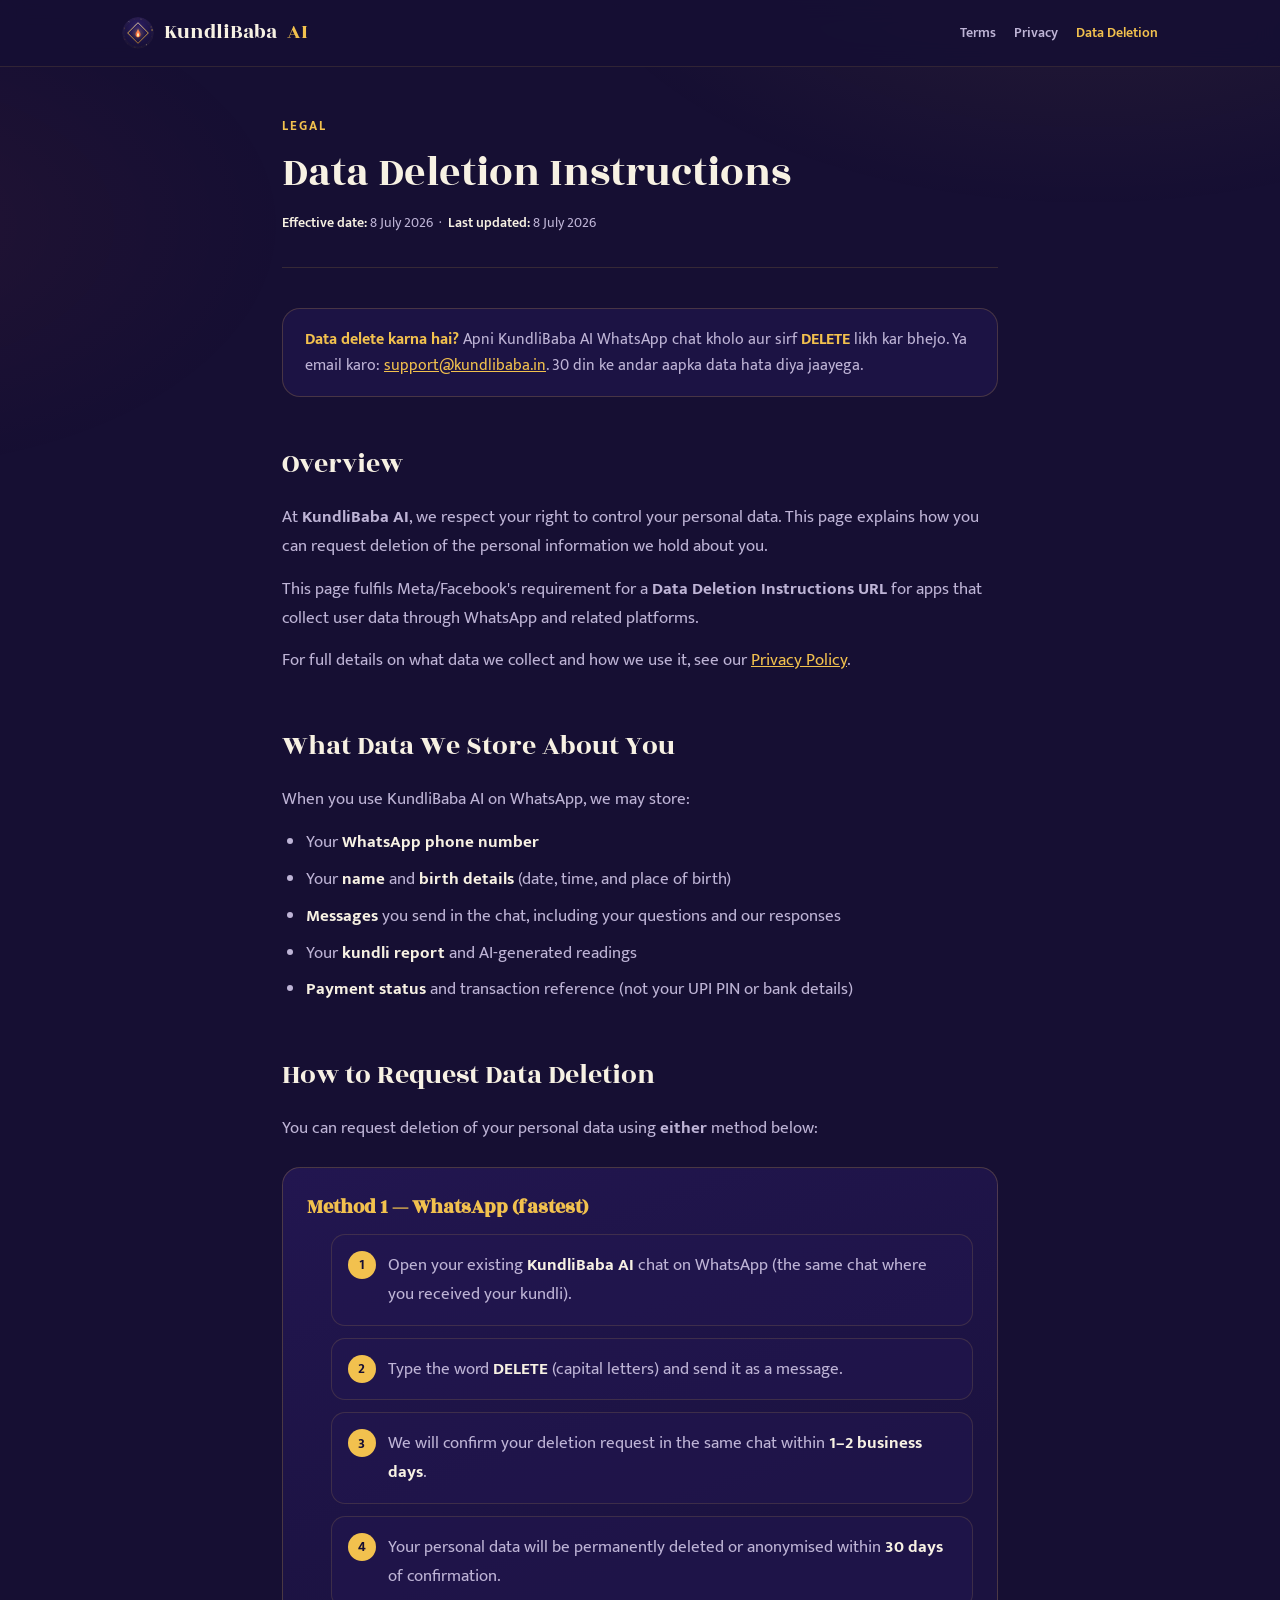
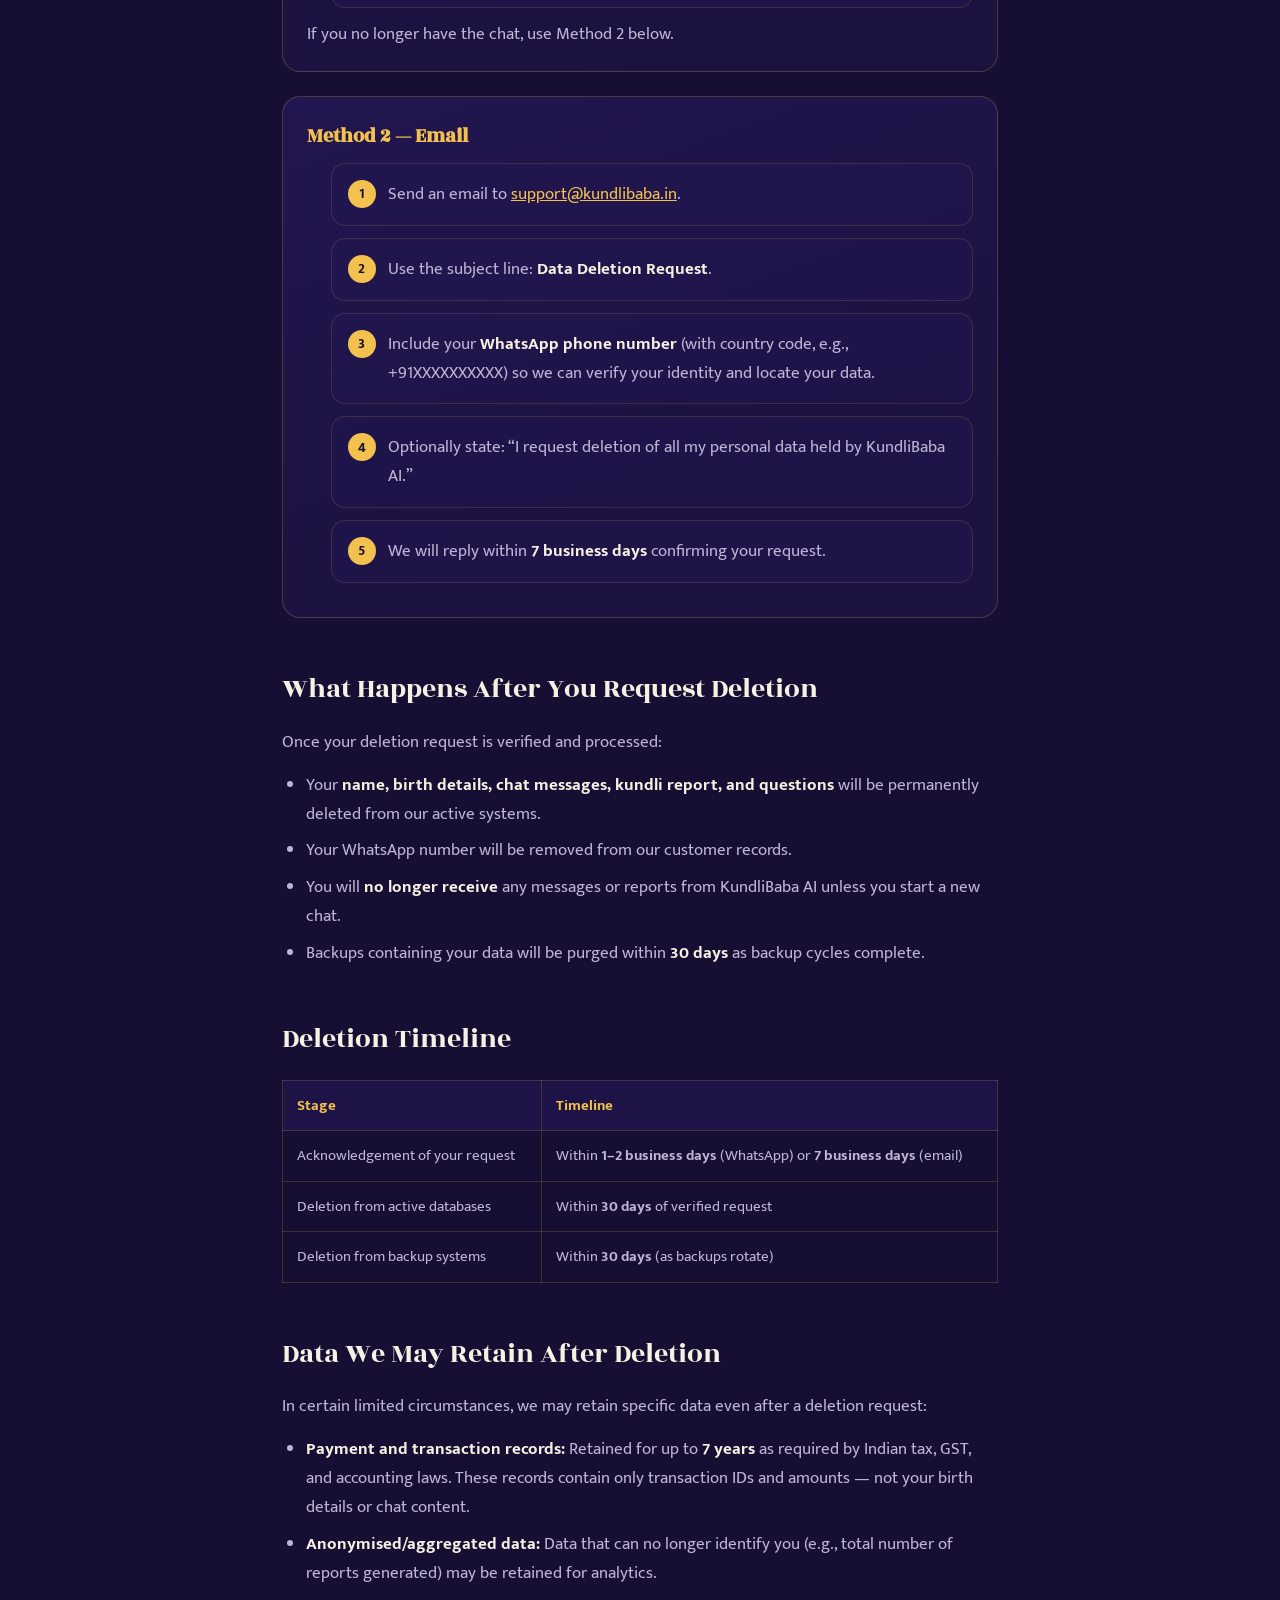
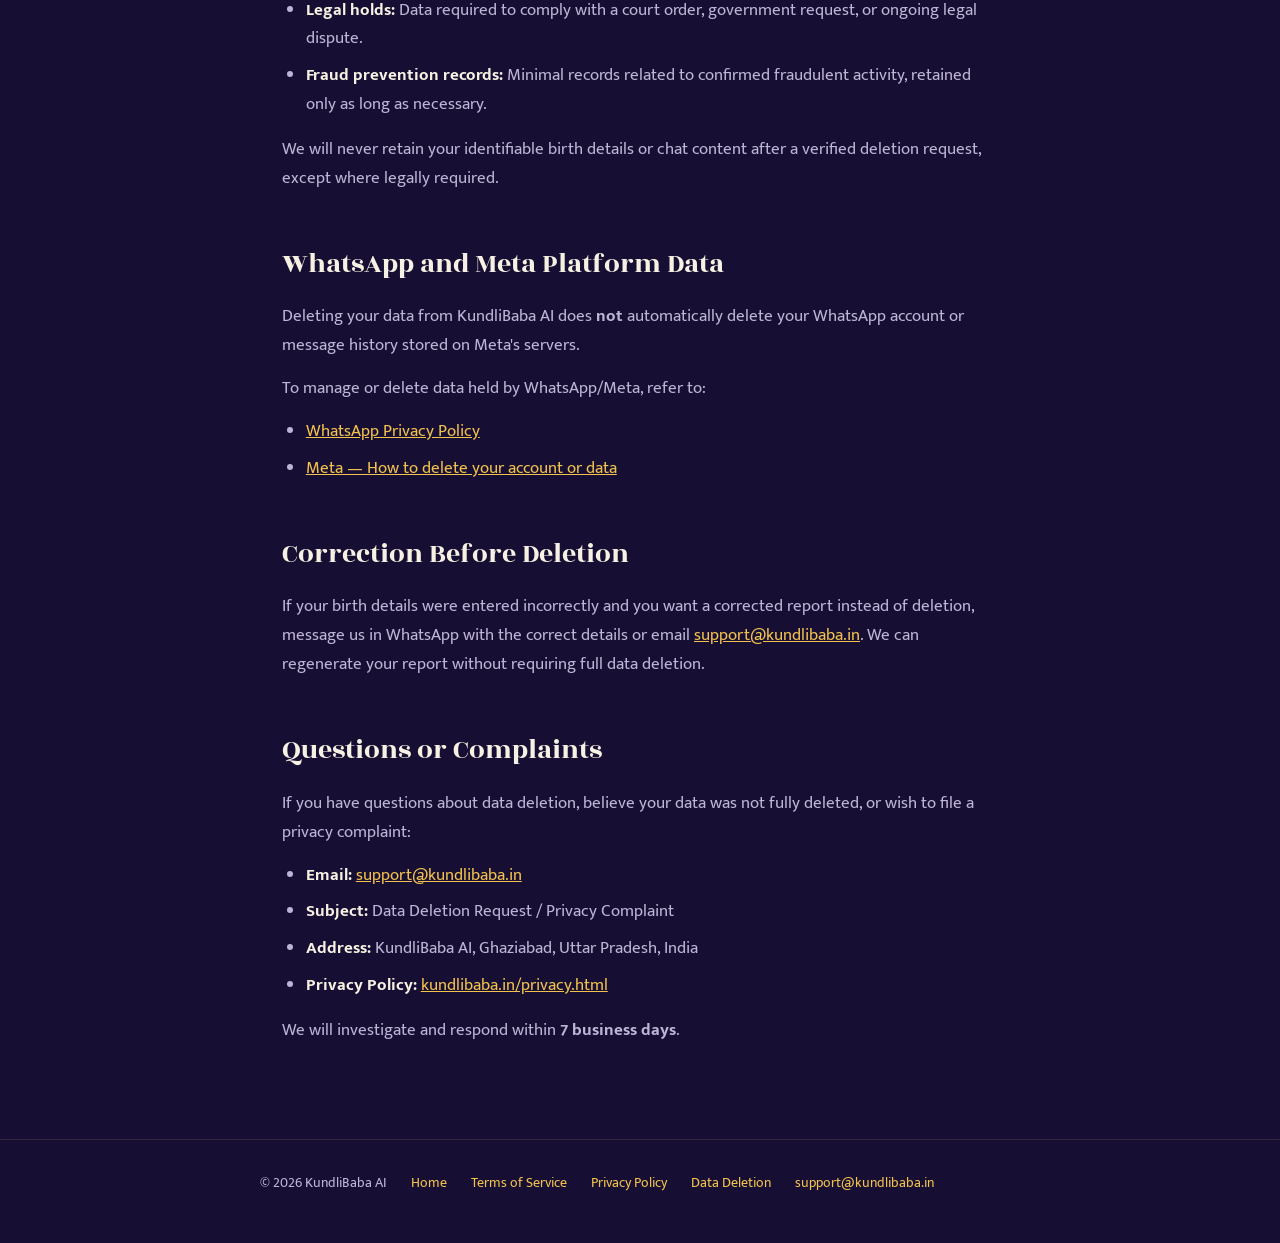
==== data-deletion.html @ 114b88d3 "Add legal pages for Meta app review and going live. Co-authored-by: Cursor <cursoragent@cursor.com>" ====
<!DOCTYPE html>
<html lang="en">
<head>
<meta charset="UTF-8">
<meta name="viewport" content="width=device-width, initial-scale=1.0">
<title>Data Deletion Instructions — KundliBaba AI</title>
<meta name="description" content="How to delete your personal data from KundliBaba AI — step-by-step instructions for WhatsApp and email requests.">
<meta name="robots" content="index, follow">
<link rel="canonical" href="https://kundlibaba.in/data-deletion.html">
<meta property="og:title" content="Data Deletion Instructions — KundliBaba AI">
<meta property="og:description" content="Request deletion of your personal data from KundliBaba AI.">
<meta property="og:url" content="https://kundlibaba.in/data-deletion.html">
<meta property="og:type" content="website">
<meta property="og:site_name" content="KundliBaba AI">
<meta property="og:image" content="https://kundlibaba.in/logo/icon-1024.png">
<link rel="shortcut icon" href="logo/favicon-32.png">
<link rel="icon" href="logo/icon-circle.svg" type="image/svg+xml">
<link rel="preconnect" href="https://fonts.googleapis.com">
<link rel="preconnect" href="https://fonts.gstatic.com" crossorigin>
<link href="https://fonts.googleapis.com/css2?family=Rozha+One&family=Mukta:wght@400;500;600;700&display=swap" rel="stylesheet">
<link rel="stylesheet" href="legal.css">
</head>
<body>

<header class="legal-nav">
  <div class="legal-nav-in">
    <a class="logo" href="index.html"><img class="logo-mark" src="logo/icon-circle.svg" width="32" height="32" alt="">KundliBaba <b>AI</b></a>
    <nav class="legal-links" aria-label="Legal pages">
      <a href="terms.html">Terms</a>
      <a href="privacy.html">Privacy</a>
      <a href="data-deletion.html" aria-current="page">Data Deletion</a>
    </nav>
  </div>
</header>

<main class="legal-wrap">
  <header class="legal-header">
    <p class="eyebrow">Legal</p>
    <h1>Data Deletion Instructions</h1>
    <p class="legal-meta"><strong>Effective date:</strong> 8 July 2026 &nbsp;·&nbsp; <strong>Last updated:</strong> 8 July 2026</p>
  </header>

  <div class="hinglish-note">
    <strong>Data delete karna hai?</strong> Apni KundliBaba AI WhatsApp chat kholo aur sirf <strong>DELETE</strong> likh kar bhejo. Ya email karo: <a href="mailto:support@kundlibaba.in">support@kundlibaba.in</a>. 30 din ke andar aapka data hata diya jaayega.
  </div>

  <article class="legal-content">

    <h2 id="overview">Overview</h2>
    <p>At <strong>KundliBaba AI</strong>, we respect your right to control your personal data. This page explains how you can request deletion of the personal information we hold about you.</p>
    <p>This page fulfils Meta/Facebook's requirement for a <strong>Data Deletion Instructions URL</strong> for apps that collect user data through WhatsApp and related platforms.</p>
    <p>For full details on what data we collect and how we use it, see our <a href="privacy.html">Privacy Policy</a>.</p>

    <h2 id="what-we-store">What Data We Store About You</h2>
    <p>When you use KundliBaba AI on WhatsApp, we may store:</p>
    <ul>
      <li>Your <strong>WhatsApp phone number</strong></li>
      <li>Your <strong>name</strong> and <strong>birth details</strong> (date, time, and place of birth)</li>
      <li><strong>Messages</strong> you send in the chat, including your questions and our responses</li>
      <li>Your <strong>kundli report</strong> and AI-generated readings</li>
      <li><strong>Payment status</strong> and transaction reference (not your UPI PIN or bank details)</li>
    </ul>

    <h2 id="how-to-delete">How to Request Data Deletion</h2>
    <p>You can request deletion of your personal data using <strong>either</strong> method below:</p>

    <div class="callout">
      <h3>Method 1 — WhatsApp (fastest)</h3>
      <ol class="steps-box">
        <li>Open your existing <strong>KundliBaba AI</strong> chat on WhatsApp (the same chat where you received your kundli).</li>
        <li>Type the word <strong>DELETE</strong> (capital letters) and send it as a message.</li>
        <li>We will confirm your deletion request in the same chat within <strong>1–2 business days</strong>.</li>
        <li>Your personal data will be permanently deleted or anonymised within <strong>30 days</strong> of confirmation.</li>
      </ol>
      <p>If you no longer have the chat, use Method 2 below.</p>
    </div>

    <div class="callout">
      <h3>Method 2 — Email</h3>
      <ol class="steps-box">
        <li>Send an email to <a href="mailto:support@kundlibaba.in">support@kundlibaba.in</a>.</li>
        <li>Use the subject line: <strong>Data Deletion Request</strong>.</li>
        <li>Include your <strong>WhatsApp phone number</strong> (with country code, e.g., +91XXXXXXXXXX) so we can verify your identity and locate your data.</li>
        <li>Optionally state: “I request deletion of all my personal data held by KundliBaba AI.”</li>
        <li>We will reply within <strong>7 business days</strong> confirming your request.</li>
      </ol>
    </div>

    <h2 id="what-happens">What Happens After You Request Deletion</h2>
    <p>Once your deletion request is verified and processed:</p>
    <ul>
      <li>Your <strong>name, birth details, chat messages, kundli report, and questions</strong> will be permanently deleted from our active systems.</li>
      <li>Your WhatsApp number will be removed from our customer records.</li>
      <li>You will <strong>no longer receive</strong> any messages or reports from KundliBaba AI unless you start a new chat.</li>
      <li>Backups containing your data will be purged within <strong>30 days</strong> as backup cycles complete.</li>
    </ul>

    <h2 id="timeline">Deletion Timeline</h2>
    <table>
      <thead>
        <tr><th>Stage</th><th>Timeline</th></tr>
      </thead>
      <tbody>
        <tr>
          <td>Acknowledgement of your request</td>
          <td>Within <strong>1–2 business days</strong> (WhatsApp) or <strong>7 business days</strong> (email)</td>
        </tr>
        <tr>
          <td>Deletion from active databases</td>
          <td>Within <strong>30 days</strong> of verified request</td>
        </tr>
        <tr>
          <td>Deletion from backup systems</td>
          <td>Within <strong>30 days</strong> (as backups rotate)</td>
        </tr>
      </tbody>
    </table>

    <h2 id="data-retained">Data We May Retain After Deletion</h2>
    <p>In certain limited circumstances, we may retain specific data even after a deletion request:</p>
    <ul>
      <li><strong>Payment and transaction records:</strong> Retained for up to <strong>7 years</strong> as required by Indian tax, GST, and accounting laws. These records contain only transaction IDs and amounts — not your birth details or chat content.</li>
      <li><strong>Anonymised/aggregated data:</strong> Data that can no longer identify you (e.g., total number of reports generated) may be retained for analytics.</li>
      <li><strong>Legal holds:</strong> Data required to comply with a court order, government request, or ongoing legal dispute.</li>
      <li><strong>Fraud prevention records:</strong> Minimal records related to confirmed fraudulent activity, retained only as long as necessary.</li>
    </ul>
    <p>We will never retain your identifiable birth details or chat content after a verified deletion request, except where legally required.</p>

    <h2 id="whatsapp-meta">WhatsApp and Meta Platform Data</h2>
    <p>Deleting your data from KundliBaba AI does <strong>not</strong> automatically delete your WhatsApp account or message history stored on Meta's servers.</p>
    <p>To manage or delete data held by WhatsApp/Meta, refer to:</p>
    <ul>
      <li><a href="https://www.whatsapp.com/legal/privacy-policy" rel="noopener noreferrer" target="_blank">WhatsApp Privacy Policy</a></li>
      <li><a href="https://www.facebook.com/help/delete_account" rel="noopener noreferrer" target="_blank">Meta — How to delete your account or data</a></li>
    </ul>

    <h2 id="correction">Correction Before Deletion</h2>
    <p>If your birth details were entered incorrectly and you want a corrected report instead of deletion, message us in WhatsApp with the correct details or email <a href="mailto:support@kundlibaba.in">support@kundlibaba.in</a>. We can regenerate your report without requiring full data deletion.</p>

    <h2 id="questions">Questions or Complaints</h2>
    <p>If you have questions about data deletion, believe your data was not fully deleted, or wish to file a privacy complaint:</p>
    <ul>
      <li><strong>Email:</strong> <a href="mailto:support@kundlibaba.in">support@kundlibaba.in</a></li>
      <li><strong>Subject:</strong> Data Deletion Request / Privacy Complaint</li>
      <li><strong>Address:</strong> KundliBaba AI, Ghaziabad, Uttar Pradesh, India</li>
      <li><strong>Privacy Policy:</strong> <a href="privacy.html">kundlibaba.in/privacy.html</a></li>
    </ul>
    <p>We will investigate and respond within <strong>7 business days</strong>.</p>

  </article>
</main>

<footer class="legal-footer">
  <div class="legal-footer-in">
    <span>© 2026 KundliBaba AI</span>
    <a href="index.html">Home</a>
    <a href="terms.html">Terms of Service</a>
    <a href="privacy.html">Privacy Policy</a>
    <a href="data-deletion.html">Data Deletion</a>
    <a href="mailto:support@kundlibaba.in">support@kundlibaba.in</a>
  </div>
</footer>

</body>
</html>
---- legal.css ----
/* KundliBaba AI — shared legal page styles */
:root {
  --raat: #160F33;
  --raat-2: #221650;
  --raat-3: #2C1D66;
  --gold: #F2C14E;
  --gold-deep: #C98A2B;
  --sindoor: #FF6D3B;
  --chaand: #F7F1E3;
  --chaand-dim: #BEB4D6;
  --maxw: 760px;
  --radius: 18px;
}

* { margin: 0; padding: 0; box-sizing: border-box; }

html { scroll-behavior: smooth; }

body {
  background: var(--raat);
  color: var(--chaand);
  font-family: 'Mukta', system-ui, -apple-system, 'Segoe UI', sans-serif;
  font-size: 17px;
  line-height: 1.7;
  min-height: 100vh;
}

body::before {
  content: "";
  position: fixed;
  inset: 0;
  pointer-events: none;
  z-index: 0;
  background:
    radial-gradient(900px 500px at 85% -10%, rgba(242, 193, 78, .08), transparent 60%),
    radial-gradient(700px 420px at -10% 25%, rgba(255, 109, 59, .05), transparent 60%);
}

::selection { background: var(--gold); color: var(--raat); }

a { color: var(--gold); }
a:hover { color: #FFE9A8; }

/* ---------- nav ---------- */
.legal-nav {
  position: sticky;
  top: 0;
  z-index: 50;
  background: rgba(22, 15, 51, .9);
  backdrop-filter: blur(12px);
  border-bottom: 1px solid rgba(242, 193, 78, .12);
}

.legal-nav-in {
  max-width: 1080px;
  margin: 0 auto;
  padding: 0 22px;
  height: 66px;
  display: flex;
  align-items: center;
  justify-content: space-between;
  gap: 16px;
}

.logo {
  display: flex;
  align-items: center;
  gap: 10px;
  text-decoration: none;
  font-family: 'Rozha One', Georgia, serif;
  font-size: 21px;
  color: var(--chaand);
  flex-shrink: 0;
}

.logo b { color: var(--gold); font-weight: 400; }

.logo-mark {
  width: 32px;
  height: 32px;
  border-radius: 50%;
  object-fit: cover;
}

.legal-links {
  display: flex;
  flex-wrap: wrap;
  gap: 6px 18px;
  justify-content: flex-end;
}

.legal-links a {
  font-size: 14px;
  font-weight: 600;
  color: var(--chaand-dim);
  text-decoration: none;
  transition: color .15s;
}

.legal-links a:hover,
.legal-links a[aria-current="page"] {
  color: var(--gold);
}

/* ---------- main content ---------- */
.legal-wrap {
  max-width: var(--maxw);
  margin: 0 auto;
  padding: 48px 22px 80px;
  position: relative;
  z-index: 1;
}

.legal-header {
  margin-bottom: 40px;
  padding-bottom: 32px;
  border-bottom: 1px solid rgba(242, 193, 78, .15);
}

.legal-header .eyebrow {
  font-size: 13px;
  font-weight: 700;
  letter-spacing: .16em;
  text-transform: uppercase;
  color: var(--gold);
  margin-bottom: 12px;
}

.legal-header h1 {
  font-family: 'Rozha One', Georgia, serif;
  font-size: clamp(30px, 5vw, 42px);
  font-weight: 400;
  line-height: 1.15;
  margin-bottom: 14px;
}

.legal-meta {
  font-size: 14px;
  color: var(--chaand-dim);
}

.legal-meta strong { color: var(--chaand); font-weight: 600; }

.hinglish-note {
  background: rgba(34, 22, 80, .6);
  border: 1px solid rgba(242, 193, 78, .2);
  border-radius: var(--radius);
  padding: 18px 22px;
  margin-bottom: 36px;
  font-size: 15.5px;
  color: var(--chaand-dim);
  line-height: 1.65;
}

.hinglish-note strong { color: var(--gold); }

.legal-content h2 {
  font-family: 'Rozha One', Georgia, serif;
  font-size: clamp(22px, 3.5vw, 28px);
  font-weight: 400;
  color: var(--chaand);
  margin: 40px 0 14px;
  padding-top: 8px;
}

.legal-content h2:first-child { margin-top: 0; }

.legal-content h3 {
  font-size: 18px;
  font-weight: 700;
  color: var(--gold);
  margin: 24px 0 10px;
}

.legal-content p {
  margin-bottom: 14px;
  color: var(--chaand-dim);
}

.legal-content ul,
.legal-content ol {
  margin: 0 0 16px 1.4em;
  color: var(--chaand-dim);
}

.legal-content li { margin-bottom: 8px; }

.legal-content li strong { color: var(--chaand); }

.legal-content table {
  width: 100%;
  border-collapse: collapse;
  margin: 16px 0 20px;
  font-size: 15px;
}

.legal-content th,
.legal-content td {
  border: 1px solid rgba(242, 193, 78, .18);
  padding: 12px 14px;
  text-align: left;
  vertical-align: top;
}

.legal-content th {
  background: rgba(34, 22, 80, .7);
  color: var(--gold);
  font-weight: 700;
}

.legal-content td { color: var(--chaand-dim); }

.callout {
  background: linear-gradient(160deg, var(--raat-2), #1B1240 70%);
  border: 1px solid rgba(242, 193, 78, .22);
  border-radius: var(--radius);
  padding: 22px 24px;
  margin: 24px 0;
}

.callout h3 {
  margin-top: 0;
  font-family: 'Rozha One', serif;
  font-size: 20px;
  color: var(--gold);
}

.callout p:last-child { margin-bottom: 0; }

.callout ol { margin-bottom: 0; }

.steps-box {
  counter-reset: step;
  list-style: none;
  margin: 16px 0 20px;
  padding: 0;
}

.steps-box li {
  counter-increment: step;
  position: relative;
  padding: 16px 18px 16px 56px;
  margin-bottom: 12px;
  background: rgba(34, 22, 80, .5);
  border: 1px solid rgba(242, 193, 78, .15);
  border-radius: 14px;
}

.steps-box li::before {
  content: counter(step);
  position: absolute;
  left: 16px;
  top: 16px;
  width: 28px;
  height: 28px;
  border-radius: 50%;
  background: var(--gold);
  color: var(--raat);
  font-weight: 700;
  font-size: 14px;
  display: flex;
  align-items: center;
  justify-content: center;
}

.toc {
  background: rgba(34, 22, 80, .45);
  border: 1px solid rgba(242, 193, 78, .12);
  border-radius: var(--radius);
  padding: 20px 24px;
  margin-bottom: 36px;
}

.toc h2 {
  font-size: 16px !important;
  font-family: 'Mukta', sans-serif !important;
  font-weight: 700 !important;
  margin: 0 0 12px !important;
  padding: 0 !important;
  color: var(--gold) !important;
}

.toc ol {
  margin: 0 0 0 1.2em;
  font-size: 15px;
}

.toc a {
  color: var(--chaand-dim);
  text-decoration: none;
}

.toc a:hover { color: var(--gold); text-decoration: underline; }

/* ---------- footer ---------- */
.legal-footer {
  border-top: 1px solid rgba(242, 193, 78, .14);
  padding: 32px 22px 48px;
  position: relative;
  z-index: 1;
}

.legal-footer-in {
  max-width: var(--maxw);
  margin: 0 auto;
  display: flex;
  flex-wrap: wrap;
  gap: 10px 24px;
  font-size: 13.5px;
  color: var(--chaand-dim);
}

.legal-footer-in a {
  color: var(--gold);
  text-decoration: none;
}

.legal-footer-in a:hover { text-decoration: underline; }

@media (max-width: 600px) {
  .legal-nav-in { height: auto; min-height: 66px; padding-top: 12px; padding-bottom: 12px; flex-wrap: wrap; }
  .legal-links { justify-content: flex-start; }
  .legal-wrap { padding-top: 32px; }
  .legal-content table { font-size: 13.5px; }
  .legal-content th, .legal-content td { padding: 10px; }
}
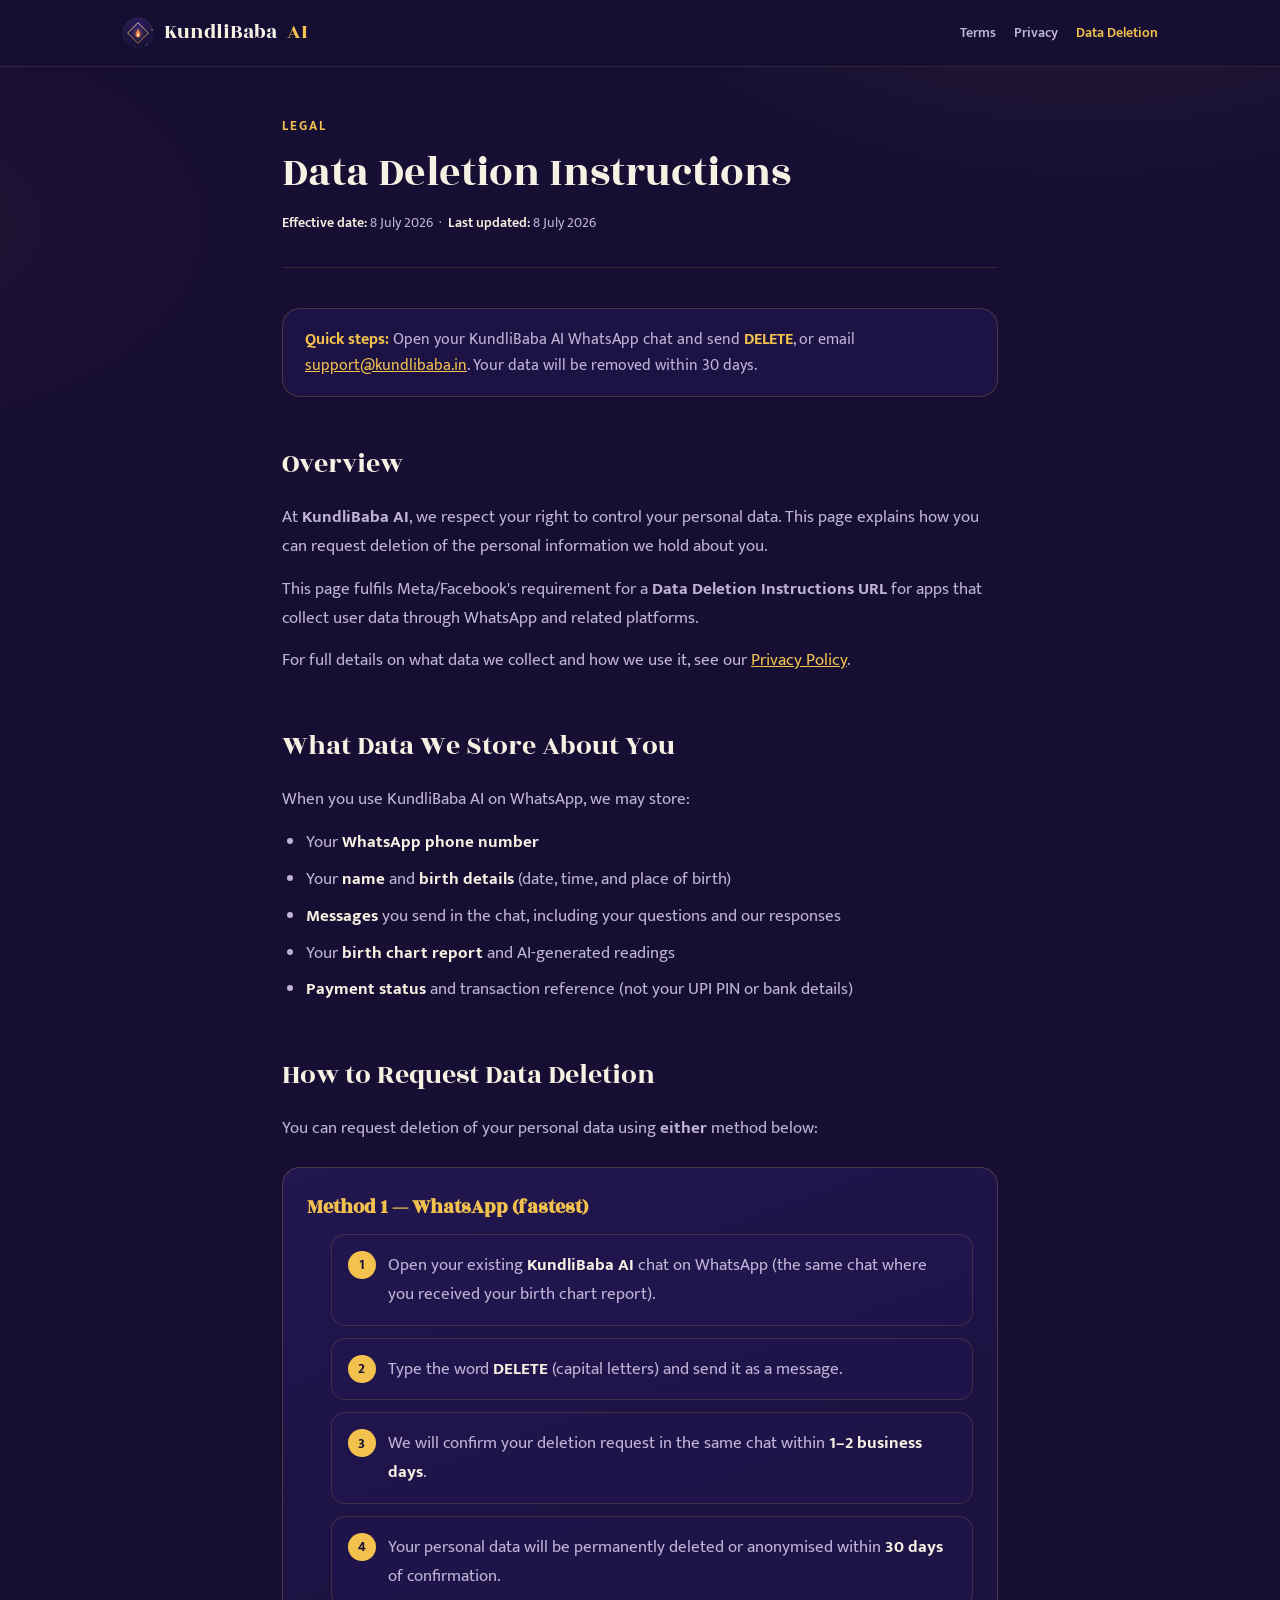
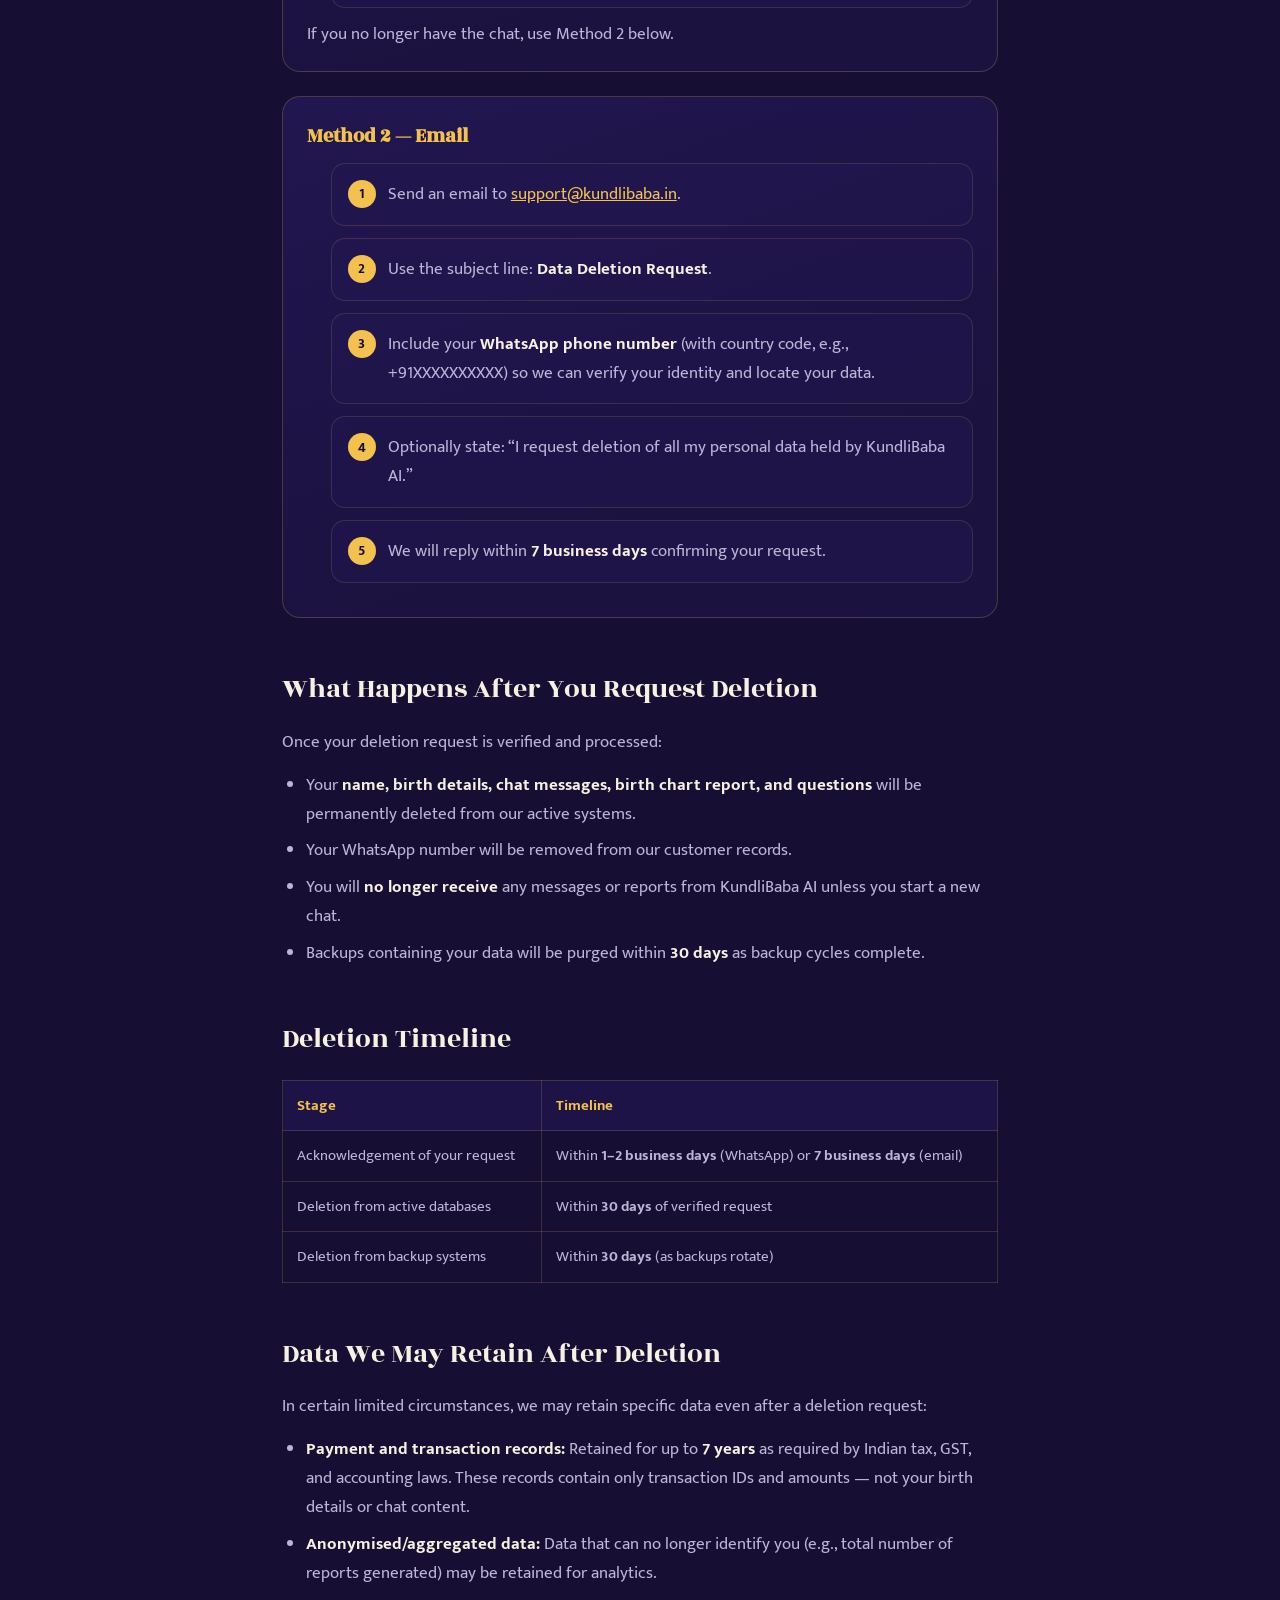
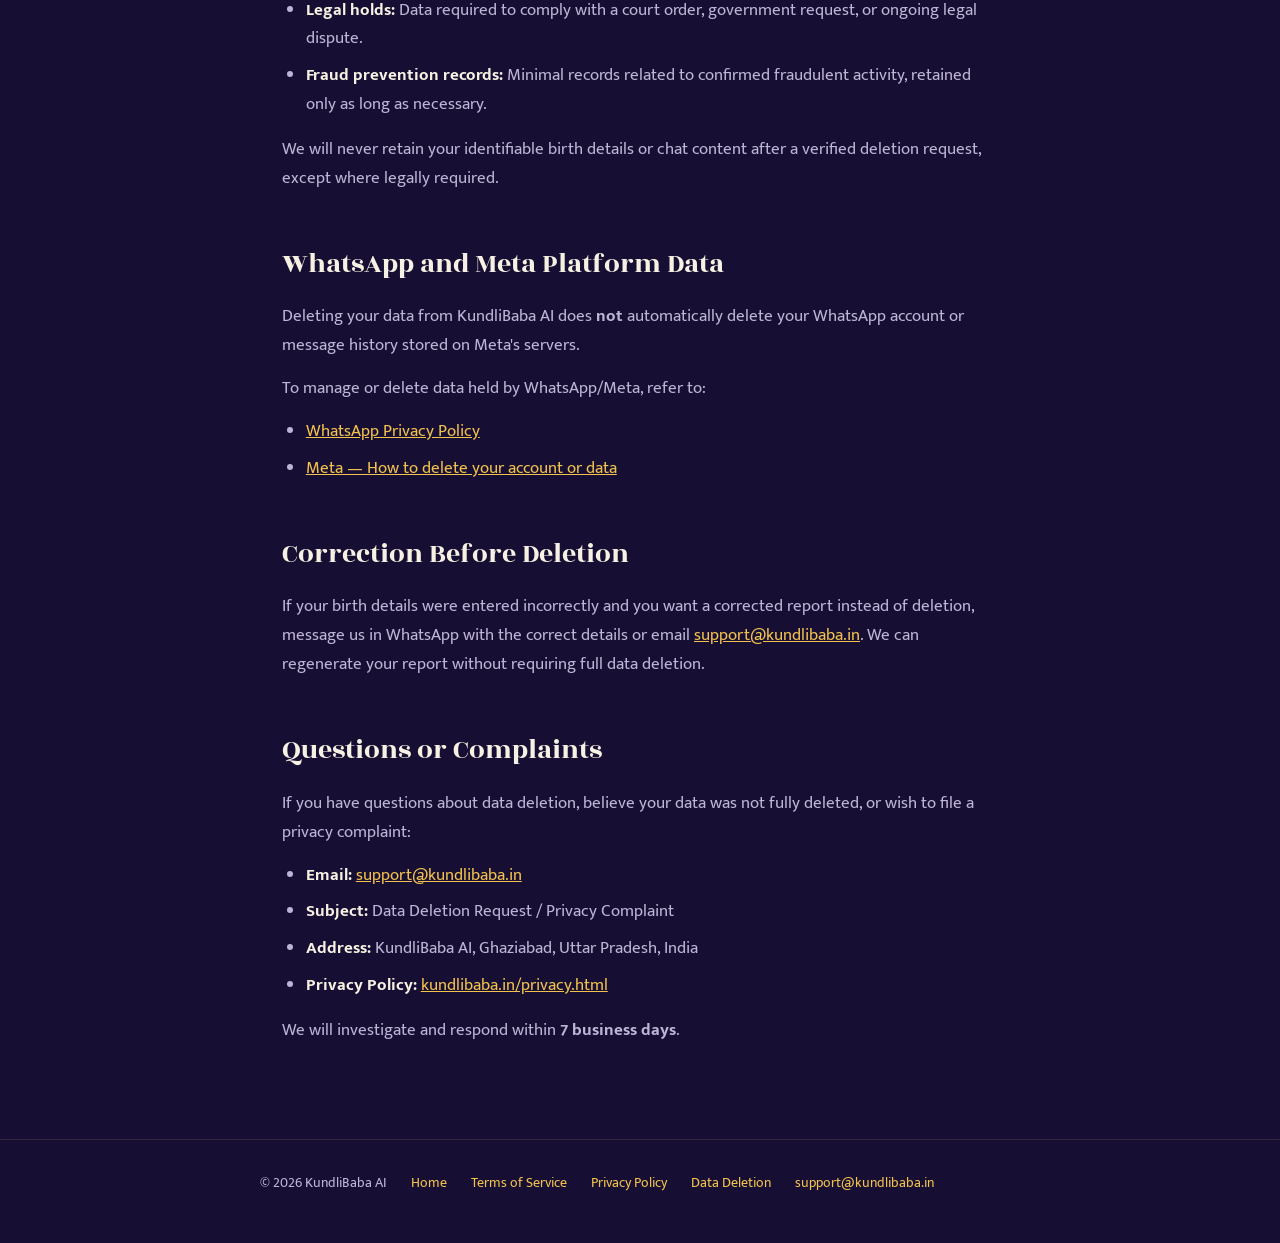
==== commit 4e0bcc37: "Convert legal pages to plain English only. Co-authored-by: Cursor <cursoragent@cursor.com>" ====
--- a/data-deletion.html
+++ b/data-deletion.html
@@ -40,8 +40,8 @@
     <p class="legal-meta"><strong>Effective date:</strong> 8 July 2026 &nbsp;·&nbsp; <strong>Last updated:</strong> 8 July 2026</p>
   </header>
 
-  <div class="hinglish-note">
-    <strong>Data delete karna hai?</strong> Apni KundliBaba AI WhatsApp chat kholo aur sirf <strong>DELETE</strong> likh kar bhejo. Ya email karo: <a href="mailto:support@kundlibaba.in">support@kundlibaba.in</a>. 30 din ke andar aapka data hata diya jaayega.
+  <div class="summary-note">
+    <strong>Quick steps:</strong> Open your KundliBaba AI WhatsApp chat and send <strong>DELETE</strong>, or email <a href="mailto:support@kundlibaba.in">support@kundlibaba.in</a>. Your data will be removed within 30 days.
   </div>
 
   <article class="legal-content">
@@ -57,7 +57,7 @@
       <li>Your <strong>WhatsApp phone number</strong></li>
       <li>Your <strong>name</strong> and <strong>birth details</strong> (date, time, and place of birth)</li>
       <li><strong>Messages</strong> you send in the chat, including your questions and our responses</li>
-      <li>Your <strong>kundli report</strong> and AI-generated readings</li>
+      <li>Your <strong>birth chart report</strong> and AI-generated readings</li>
       <li><strong>Payment status</strong> and transaction reference (not your UPI PIN or bank details)</li>
     </ul>
 
@@ -67,7 +67,7 @@
     <div class="callout">
       <h3>Method 1 — WhatsApp (fastest)</h3>
       <ol class="steps-box">
-        <li>Open your existing <strong>KundliBaba AI</strong> chat on WhatsApp (the same chat where you received your kundli).</li>
+        <li>Open your existing <strong>KundliBaba AI</strong> chat on WhatsApp (the same chat where you received your birth chart report).</li>
         <li>Type the word <strong>DELETE</strong> (capital letters) and send it as a message.</li>
         <li>We will confirm your deletion request in the same chat within <strong>1–2 business days</strong>.</li>
         <li>Your personal data will be permanently deleted or anonymised within <strong>30 days</strong> of confirmation.</li>
@@ -89,7 +89,7 @@
     <h2 id="what-happens">What Happens After You Request Deletion</h2>
     <p>Once your deletion request is verified and processed:</p>
     <ul>
-      <li>Your <strong>name, birth details, chat messages, kundli report, and questions</strong> will be permanently deleted from our active systems.</li>
+      <li>Your <strong>name, birth details, chat messages, birth chart report, and questions</strong> will be permanently deleted from our active systems.</li>
       <li>Your WhatsApp number will be removed from our customer records.</li>
       <li>You will <strong>no longer receive</strong> any messages or reports from KundliBaba AI unless you start a new chat.</li>
       <li>Backups containing your data will be purged within <strong>30 days</strong> as backup cycles complete.</li>
--- a/legal.css
+++ b/legal.css
@@ -141,7 +141,7 @@
 
 .legal-meta strong { color: var(--chaand); font-weight: 600; }
 
-.hinglish-note {
+.summary-note {
   background: rgba(34, 22, 80, .6);
   border: 1px solid rgba(242, 193, 78, .2);
   border-radius: var(--radius);
@@ -152,7 +152,7 @@
   line-height: 1.65;
 }
 
-.hinglish-note strong { color: var(--gold); }
+.summary-note strong { color: var(--gold); }
 
 .legal-content h2 {
   font-family: 'Rozha One', Georgia, serif;
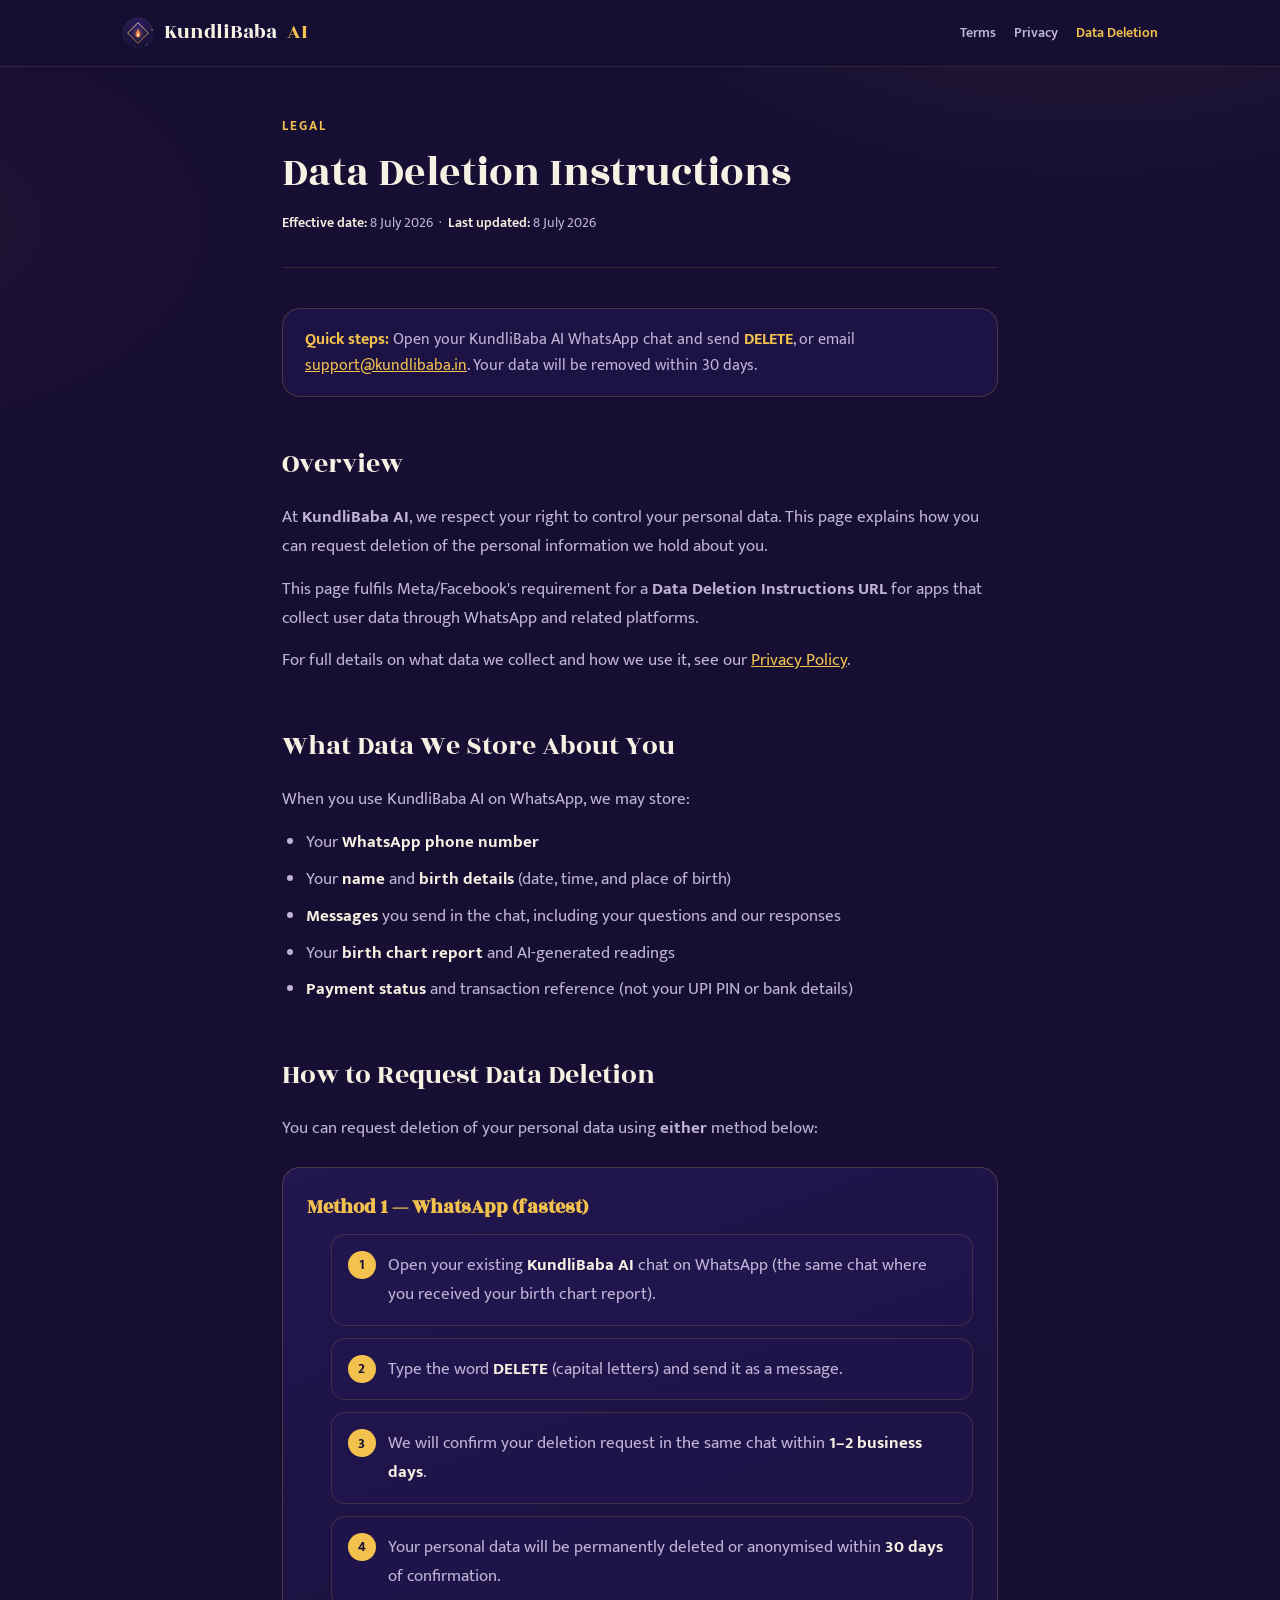
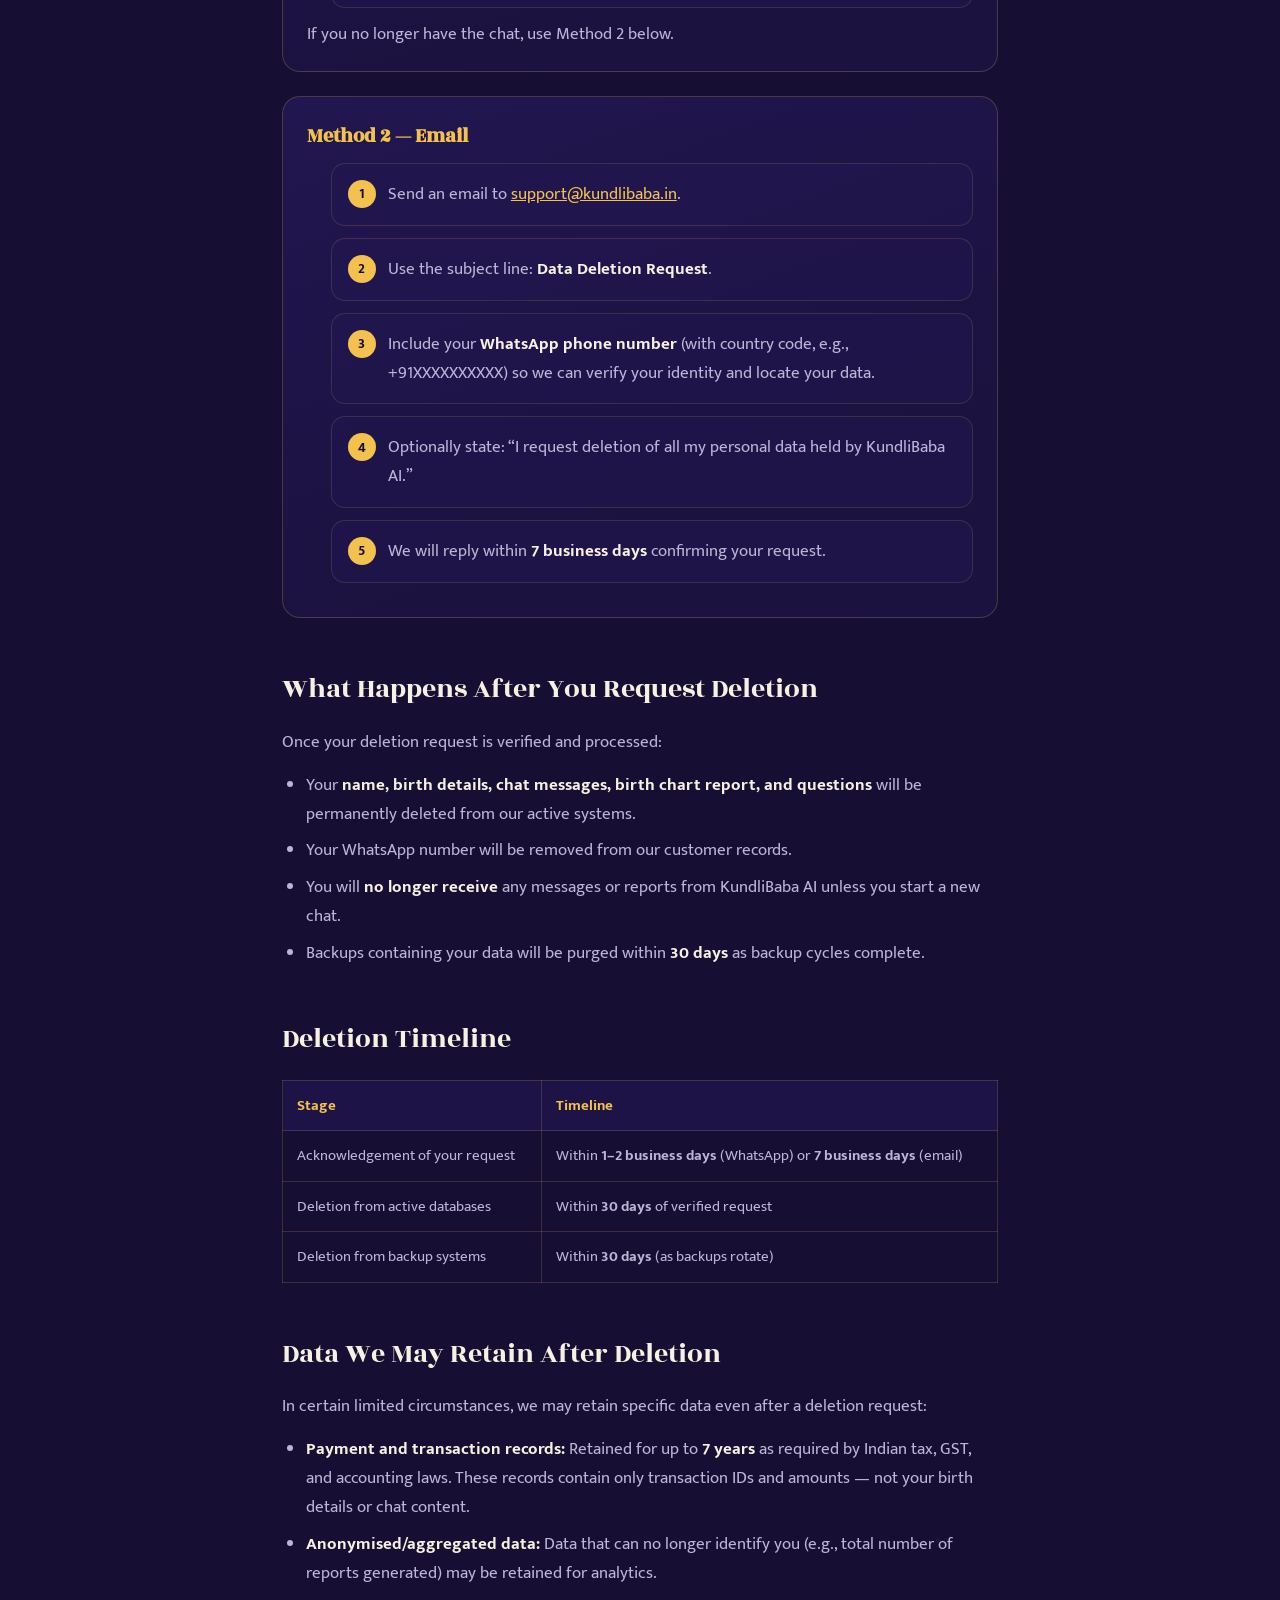
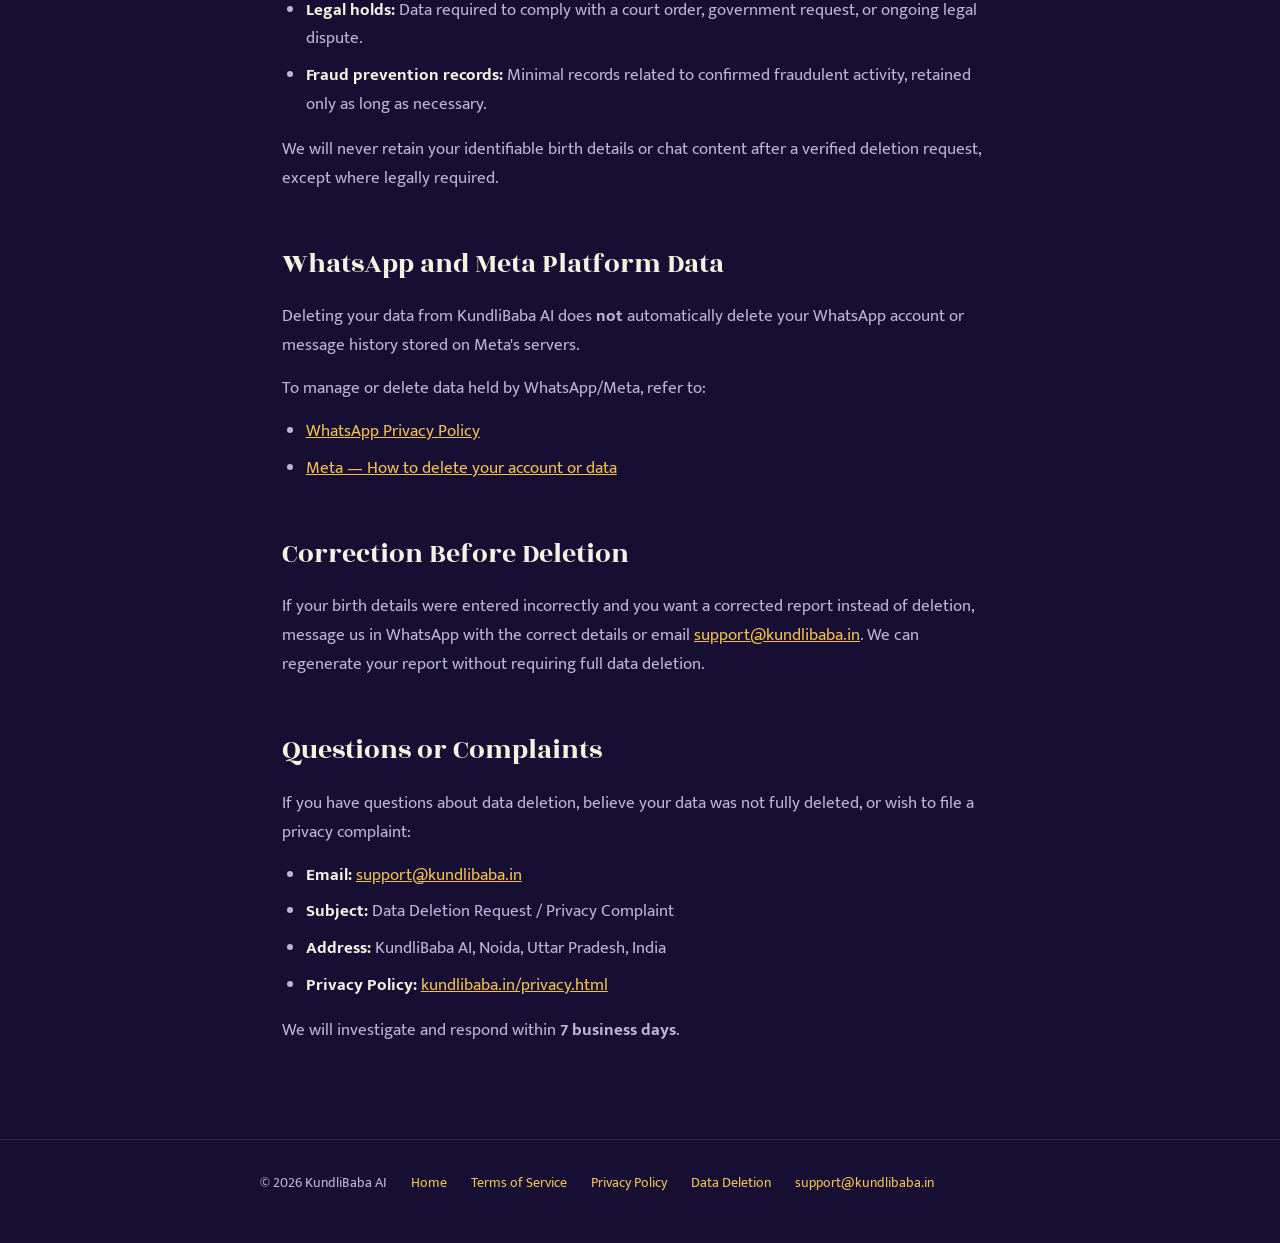
==== commit 6e421e52: "Update business location from Ghaziabad to Noida. Co-authored-by: Cursor <cursoragent@cursor.com>" ====
--- a/data-deletion.html
+++ b/data-deletion.html
@@ -142,7 +142,7 @@
     <ul>
       <li><strong>Email:</strong> <a href="mailto:support@kundlibaba.in">support@kundlibaba.in</a></li>
       <li><strong>Subject:</strong> Data Deletion Request / Privacy Complaint</li>
-      <li><strong>Address:</strong> KundliBaba AI, Ghaziabad, Uttar Pradesh, India</li>
+      <li><strong>Address:</strong> KundliBaba AI, Noida, Uttar Pradesh, India</li>
       <li><strong>Privacy Policy:</strong> <a href="privacy.html">kundlibaba.in/privacy.html</a></li>
     </ul>
     <p>We will investigate and respond within <strong>7 business days</strong>.</p>
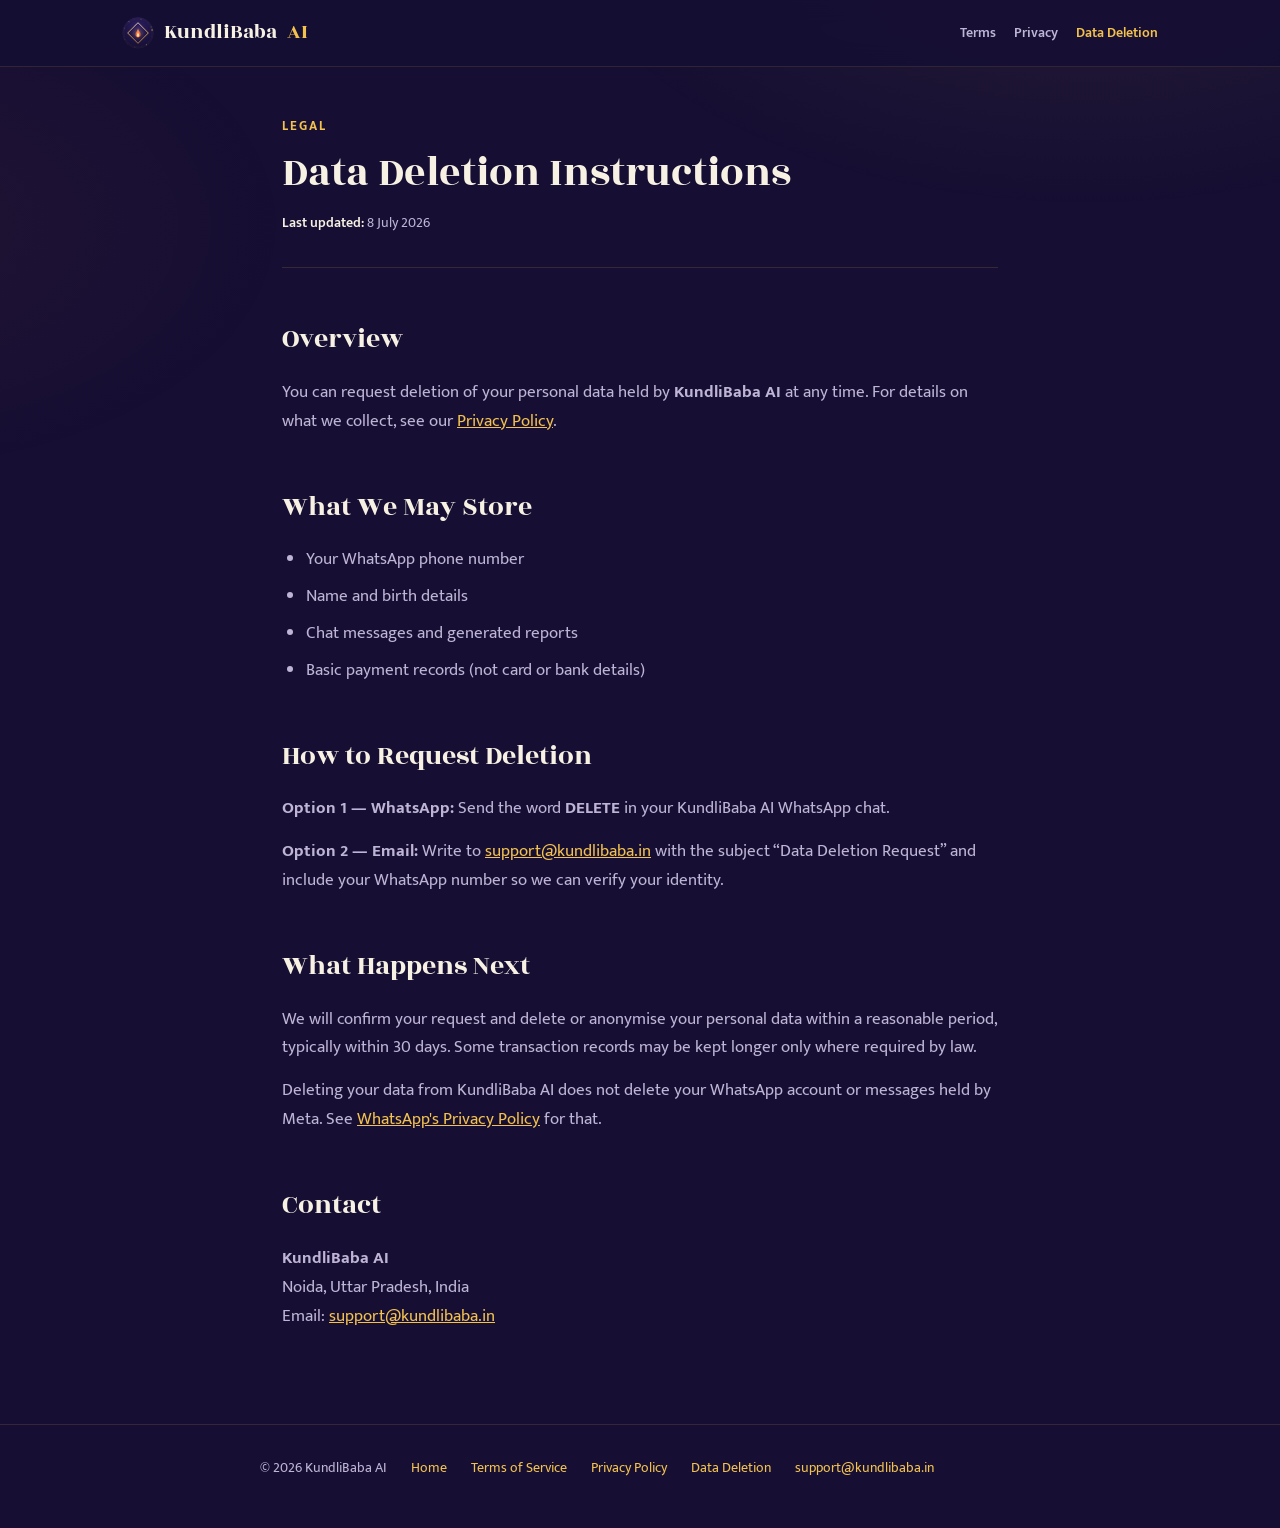
==== commit 072c7b86: "Simplify legal pages: remove pricing specifics, shorter general terms. Co-authored-by: Cursor <curso" ====
--- a/data-deletion.html
+++ b/data-deletion.html
@@ -4,15 +4,13 @@
 <meta charset="UTF-8">
 <meta name="viewport" content="width=device-width, initial-scale=1.0">
 <title>Data Deletion Instructions — KundliBaba AI</title>
-<meta name="description" content="How to delete your personal data from KundliBaba AI — step-by-step instructions for WhatsApp and email requests.">
+<meta name="description" content="How to delete your personal data from KundliBaba AI.">
 <meta name="robots" content="index, follow">
 <link rel="canonical" href="https://kundlibaba.in/data-deletion.html">
 <meta property="og:title" content="Data Deletion Instructions — KundliBaba AI">
-<meta property="og:description" content="Request deletion of your personal data from KundliBaba AI.">
 <meta property="og:url" content="https://kundlibaba.in/data-deletion.html">
 <meta property="og:type" content="website">
 <meta property="og:site_name" content="KundliBaba AI">
-<meta property="og:image" content="https://kundlibaba.in/logo/icon-1024.png">
 <link rel="shortcut icon" href="logo/favicon-32.png">
 <link rel="icon" href="logo/icon-circle.svg" type="image/svg+xml">
 <link rel="preconnect" href="https://fonts.googleapis.com">
@@ -37,115 +35,34 @@
   <header class="legal-header">
     <p class="eyebrow">Legal</p>
     <h1>Data Deletion Instructions</h1>
-    <p class="legal-meta"><strong>Effective date:</strong> 8 July 2026 &nbsp;·&nbsp; <strong>Last updated:</strong> 8 July 2026</p>
+    <p class="legal-meta"><strong>Last updated:</strong> 8 July 2026</p>
   </header>
-
-  <div class="summary-note">
-    <strong>Quick steps:</strong> Open your KundliBaba AI WhatsApp chat and send <strong>DELETE</strong>, or email <a href="mailto:support@kundlibaba.in">support@kundlibaba.in</a>. Your data will be removed within 30 days.
-  </div>
 
   <article class="legal-content">
 
-    <h2 id="overview">Overview</h2>
-    <p>At <strong>KundliBaba AI</strong>, we respect your right to control your personal data. This page explains how you can request deletion of the personal information we hold about you.</p>
-    <p>This page fulfils Meta/Facebook's requirement for a <strong>Data Deletion Instructions URL</strong> for apps that collect user data through WhatsApp and related platforms.</p>
-    <p>For full details on what data we collect and how we use it, see our <a href="privacy.html">Privacy Policy</a>.</p>
+    <h2>Overview</h2>
+    <p>You can request deletion of your personal data held by <strong>KundliBaba AI</strong> at any time. For details on what we collect, see our <a href="privacy.html">Privacy Policy</a>.</p>
 
-    <h2 id="what-we-store">What Data We Store About You</h2>
-    <p>When you use KundliBaba AI on WhatsApp, we may store:</p>
+    <h2>What We May Store</h2>
     <ul>
-      <li>Your <strong>WhatsApp phone number</strong></li>
-      <li>Your <strong>name</strong> and <strong>birth details</strong> (date, time, and place of birth)</li>
-      <li><strong>Messages</strong> you send in the chat, including your questions and our responses</li>
-      <li>Your <strong>birth chart report</strong> and AI-generated readings</li>
-      <li><strong>Payment status</strong> and transaction reference (not your UPI PIN or bank details)</li>
+      <li>Your WhatsApp phone number</li>
+      <li>Name and birth details</li>
+      <li>Chat messages and generated reports</li>
+      <li>Basic payment records (not card or bank details)</li>
     </ul>
 
-    <h2 id="how-to-delete">How to Request Data Deletion</h2>
-    <p>You can request deletion of your personal data using <strong>either</strong> method below:</p>
+    <h2>How to Request Deletion</h2>
+    <p><strong>Option 1 — WhatsApp:</strong> Send the word <strong>DELETE</strong> in your KundliBaba AI WhatsApp chat.</p>
+    <p><strong>Option 2 — Email:</strong> Write to <a href="mailto:support@kundlibaba.in">support@kundlibaba.in</a> with the subject “Data Deletion Request” and include your WhatsApp number so we can verify your identity.</p>
 
-    <div class="callout">
-      <h3>Method 1 — WhatsApp (fastest)</h3>
-      <ol class="steps-box">
-        <li>Open your existing <strong>KundliBaba AI</strong> chat on WhatsApp (the same chat where you received your birth chart report).</li>
-        <li>Type the word <strong>DELETE</strong> (capital letters) and send it as a message.</li>
-        <li>We will confirm your deletion request in the same chat within <strong>1–2 business days</strong>.</li>
-        <li>Your personal data will be permanently deleted or anonymised within <strong>30 days</strong> of confirmation.</li>
-      </ol>
-      <p>If you no longer have the chat, use Method 2 below.</p>
-    </div>
+    <h2>What Happens Next</h2>
+    <p>We will confirm your request and delete or anonymise your personal data within a reasonable period, typically within 30 days. Some transaction records may be kept longer only where required by law.</p>
+    <p>Deleting your data from KundliBaba AI does not delete your WhatsApp account or messages held by Meta. See <a href="https://www.whatsapp.com/legal/privacy-policy" rel="noopener noreferrer" target="_blank">WhatsApp's Privacy Policy</a> for that.</p>
 
-    <div class="callout">
-      <h3>Method 2 — Email</h3>
-      <ol class="steps-box">
-        <li>Send an email to <a href="mailto:support@kundlibaba.in">support@kundlibaba.in</a>.</li>
-        <li>Use the subject line: <strong>Data Deletion Request</strong>.</li>
-        <li>Include your <strong>WhatsApp phone number</strong> (with country code, e.g., +91XXXXXXXXXX) so we can verify your identity and locate your data.</li>
-        <li>Optionally state: “I request deletion of all my personal data held by KundliBaba AI.”</li>
-        <li>We will reply within <strong>7 business days</strong> confirming your request.</li>
-      </ol>
-    </div>
-
-    <h2 id="what-happens">What Happens After You Request Deletion</h2>
-    <p>Once your deletion request is verified and processed:</p>
-    <ul>
-      <li>Your <strong>name, birth details, chat messages, birth chart report, and questions</strong> will be permanently deleted from our active systems.</li>
-      <li>Your WhatsApp number will be removed from our customer records.</li>
-      <li>You will <strong>no longer receive</strong> any messages or reports from KundliBaba AI unless you start a new chat.</li>
-      <li>Backups containing your data will be purged within <strong>30 days</strong> as backup cycles complete.</li>
-    </ul>
-
-    <h2 id="timeline">Deletion Timeline</h2>
-    <table>
-      <thead>
-        <tr><th>Stage</th><th>Timeline</th></tr>
-      </thead>
-      <tbody>
-        <tr>
-          <td>Acknowledgement of your request</td>
-          <td>Within <strong>1–2 business days</strong> (WhatsApp) or <strong>7 business days</strong> (email)</td>
-        </tr>
-        <tr>
-          <td>Deletion from active databases</td>
-          <td>Within <strong>30 days</strong> of verified request</td>
-        </tr>
-        <tr>
-          <td>Deletion from backup systems</td>
-          <td>Within <strong>30 days</strong> (as backups rotate)</td>
-        </tr>
-      </tbody>
-    </table>
-
-    <h2 id="data-retained">Data We May Retain After Deletion</h2>
-    <p>In certain limited circumstances, we may retain specific data even after a deletion request:</p>
-    <ul>
-      <li><strong>Payment and transaction records:</strong> Retained for up to <strong>7 years</strong> as required by Indian tax, GST, and accounting laws. These records contain only transaction IDs and amounts — not your birth details or chat content.</li>
-      <li><strong>Anonymised/aggregated data:</strong> Data that can no longer identify you (e.g., total number of reports generated) may be retained for analytics.</li>
-      <li><strong>Legal holds:</strong> Data required to comply with a court order, government request, or ongoing legal dispute.</li>
-      <li><strong>Fraud prevention records:</strong> Minimal records related to confirmed fraudulent activity, retained only as long as necessary.</li>
-    </ul>
-    <p>We will never retain your identifiable birth details or chat content after a verified deletion request, except where legally required.</p>
-
-    <h2 id="whatsapp-meta">WhatsApp and Meta Platform Data</h2>
-    <p>Deleting your data from KundliBaba AI does <strong>not</strong> automatically delete your WhatsApp account or message history stored on Meta's servers.</p>
-    <p>To manage or delete data held by WhatsApp/Meta, refer to:</p>
-    <ul>
-      <li><a href="https://www.whatsapp.com/legal/privacy-policy" rel="noopener noreferrer" target="_blank">WhatsApp Privacy Policy</a></li>
-      <li><a href="https://www.facebook.com/help/delete_account" rel="noopener noreferrer" target="_blank">Meta — How to delete your account or data</a></li>
-    </ul>
-
-    <h2 id="correction">Correction Before Deletion</h2>
-    <p>If your birth details were entered incorrectly and you want a corrected report instead of deletion, message us in WhatsApp with the correct details or email <a href="mailto:support@kundlibaba.in">support@kundlibaba.in</a>. We can regenerate your report without requiring full data deletion.</p>
-
-    <h2 id="questions">Questions or Complaints</h2>
-    <p>If you have questions about data deletion, believe your data was not fully deleted, or wish to file a privacy complaint:</p>
-    <ul>
-      <li><strong>Email:</strong> <a href="mailto:support@kundlibaba.in">support@kundlibaba.in</a></li>
-      <li><strong>Subject:</strong> Data Deletion Request / Privacy Complaint</li>
-      <li><strong>Address:</strong> KundliBaba AI, Noida, Uttar Pradesh, India</li>
-      <li><strong>Privacy Policy:</strong> <a href="privacy.html">kundlibaba.in/privacy.html</a></li>
-    </ul>
-    <p>We will investigate and respond within <strong>7 business days</strong>.</p>
+    <h2>Contact</h2>
+    <p><strong>KundliBaba AI</strong><br>
+    Noida, Uttar Pradesh, India<br>
+    Email: <a href="mailto:support@kundlibaba.in">support@kundlibaba.in</a></p>
 
   </article>
 </main>
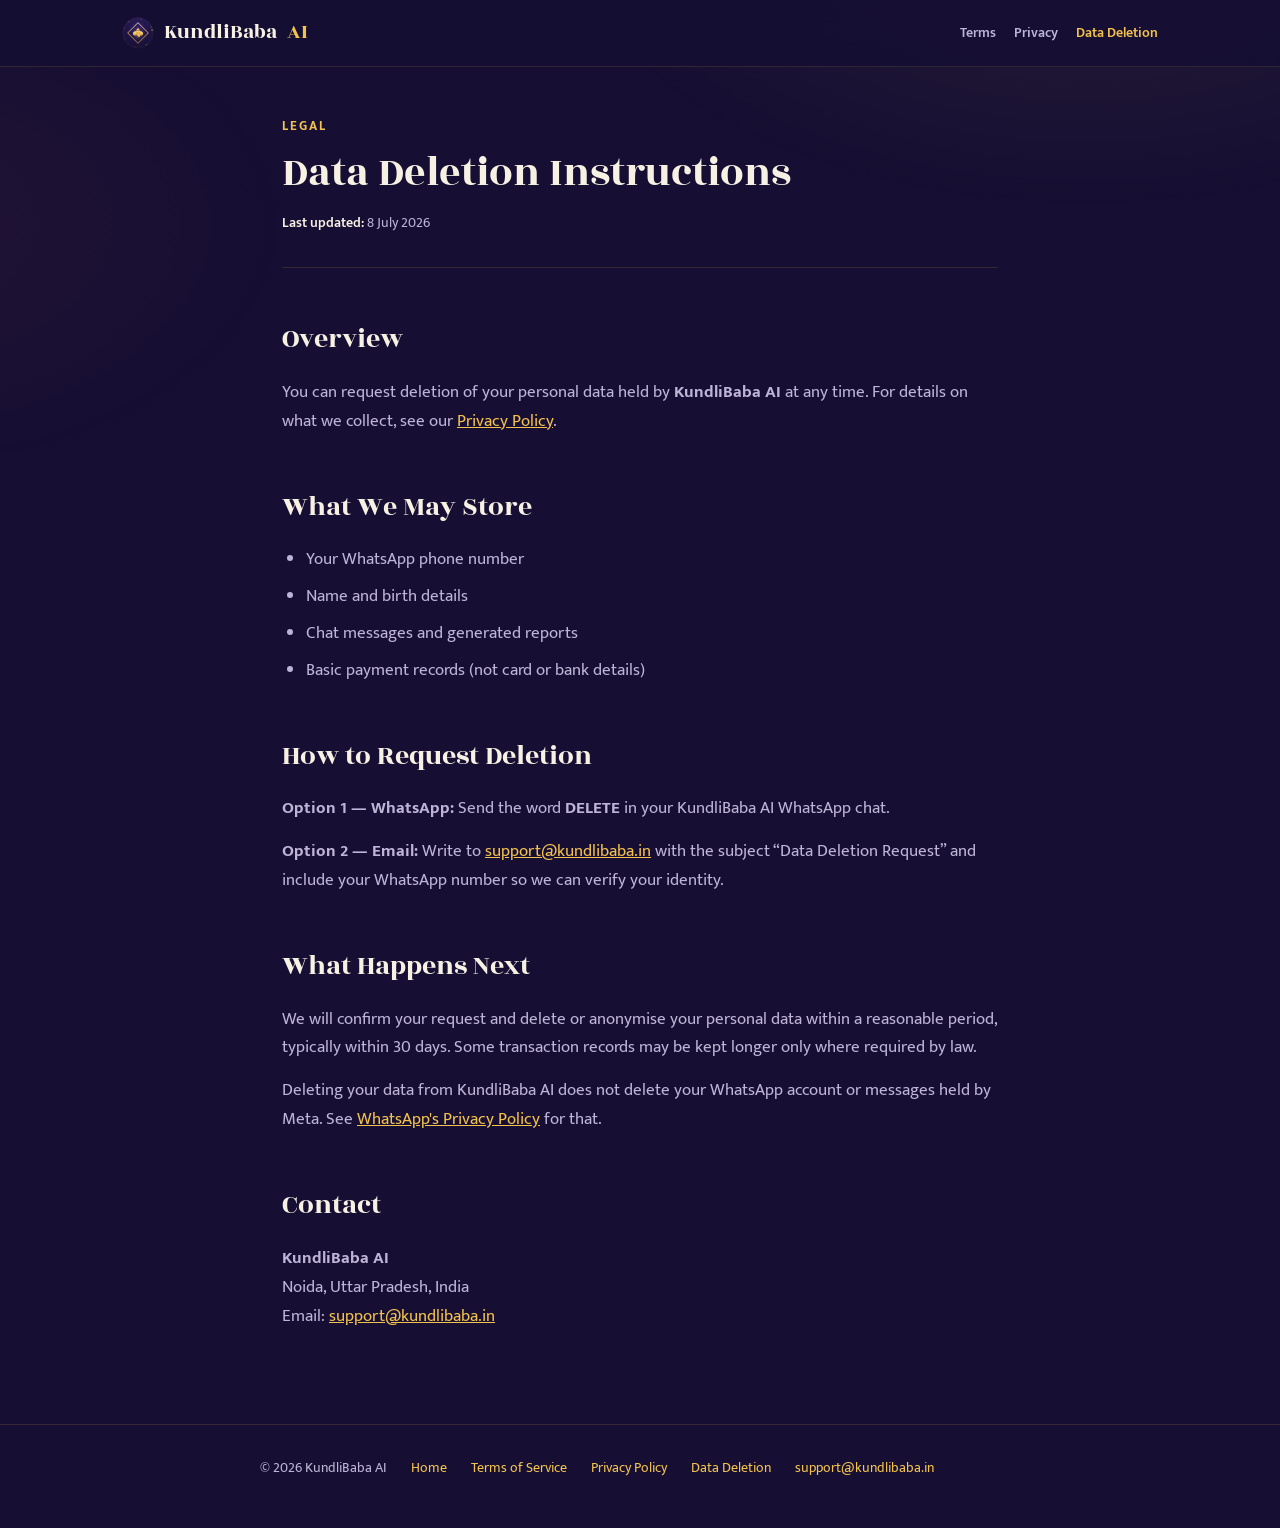
==== commit e2a462cb: "Cache-bust logo asset URLs (?v=5) so the new Ganesha mark propagates Append ?v=5 to every logo refer" ====
--- a/data-deletion.html
+++ b/data-deletion.html
@@ -11,8 +11,8 @@
 <meta property="og:url" content="https://kundlibaba.in/data-deletion.html">
 <meta property="og:type" content="website">
 <meta property="og:site_name" content="KundliBaba AI">
-<link rel="shortcut icon" href="logo/favicon-32.png">
-<link rel="icon" href="logo/icon-circle.svg" type="image/svg+xml">
+<link rel="shortcut icon" href="logo/favicon-32.png?v=5">
+<link rel="icon" href="logo/icon-circle.svg?v=5" type="image/svg+xml">
 <link rel="preconnect" href="https://fonts.googleapis.com">
 <link rel="preconnect" href="https://fonts.gstatic.com" crossorigin>
 <link href="https://fonts.googleapis.com/css2?family=Rozha+One&family=Mukta:wght@400;500;600;700&display=swap" rel="stylesheet">
@@ -22,7 +22,7 @@
 
 <header class="legal-nav">
   <div class="legal-nav-in">
-    <a class="logo" href="index.html"><img class="logo-mark" src="logo/icon-circle.svg" width="32" height="32" alt="">KundliBaba <b>AI</b></a>
+    <a class="logo" href="index.html"><img class="logo-mark" src="logo/icon-circle.svg?v=5" width="32" height="32" alt="">KundliBaba <b>AI</b></a>
     <nav class="legal-links" aria-label="Legal pages">
       <a href="terms.html">Terms</a>
       <a href="privacy.html">Privacy</a>
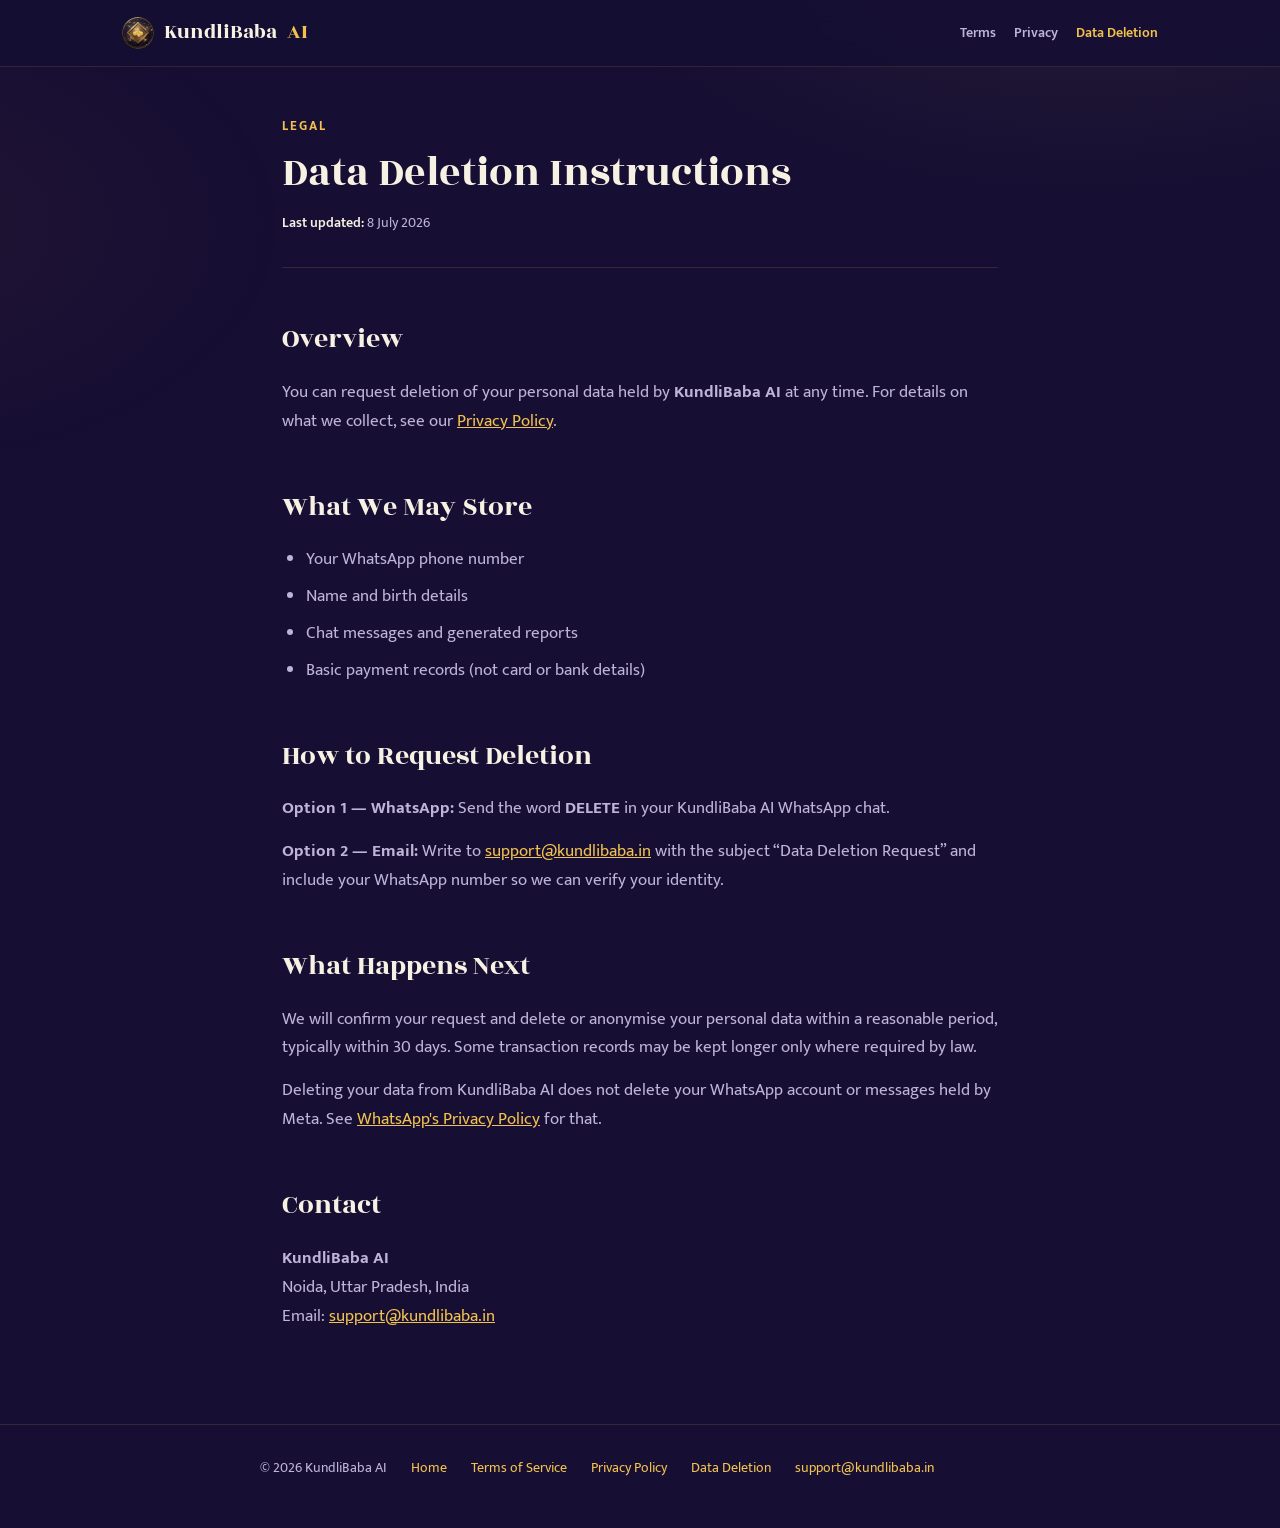
==== commit 8b584ac0: "Update brand mark to celestial Ganesha logo (v6). Co-authored-by: Cursor <cursoragent@cursor.com>" ====
--- a/data-deletion.html
+++ b/data-deletion.html
@@ -11,8 +11,8 @@
 <meta property="og:url" content="https://kundlibaba.in/data-deletion.html">
 <meta property="og:type" content="website">
 <meta property="og:site_name" content="KundliBaba AI">
-<link rel="shortcut icon" href="logo/favicon-32.png?v=5">
-<link rel="icon" href="logo/icon-circle.svg?v=5" type="image/svg+xml">
+<link rel="shortcut icon" href="logo/favicon-32.png?v=6">
+<link rel="icon" href="logo/icon-192.png?v=6" type="image/png" sizes="192x192">
 <link rel="preconnect" href="https://fonts.googleapis.com">
 <link rel="preconnect" href="https://fonts.gstatic.com" crossorigin>
 <link href="https://fonts.googleapis.com/css2?family=Rozha+One&family=Mukta:wght@400;500;600;700&display=swap" rel="stylesheet">
@@ -22,7 +22,7 @@
 
 <header class="legal-nav">
   <div class="legal-nav-in">
-    <a class="logo" href="index.html"><img class="logo-mark" src="logo/icon-circle.svg?v=5" width="32" height="32" alt="">KundliBaba <b>AI</b></a>
+    <a class="logo" href="index.html"><img class="logo-mark" src="logo/icon-192.png?v=6" width="32" height="32" alt="">KundliBaba <b>AI</b></a>
     <nav class="legal-links" aria-label="Legal pages">
       <a href="terms.html">Terms</a>
       <a href="privacy.html">Privacy</a>
